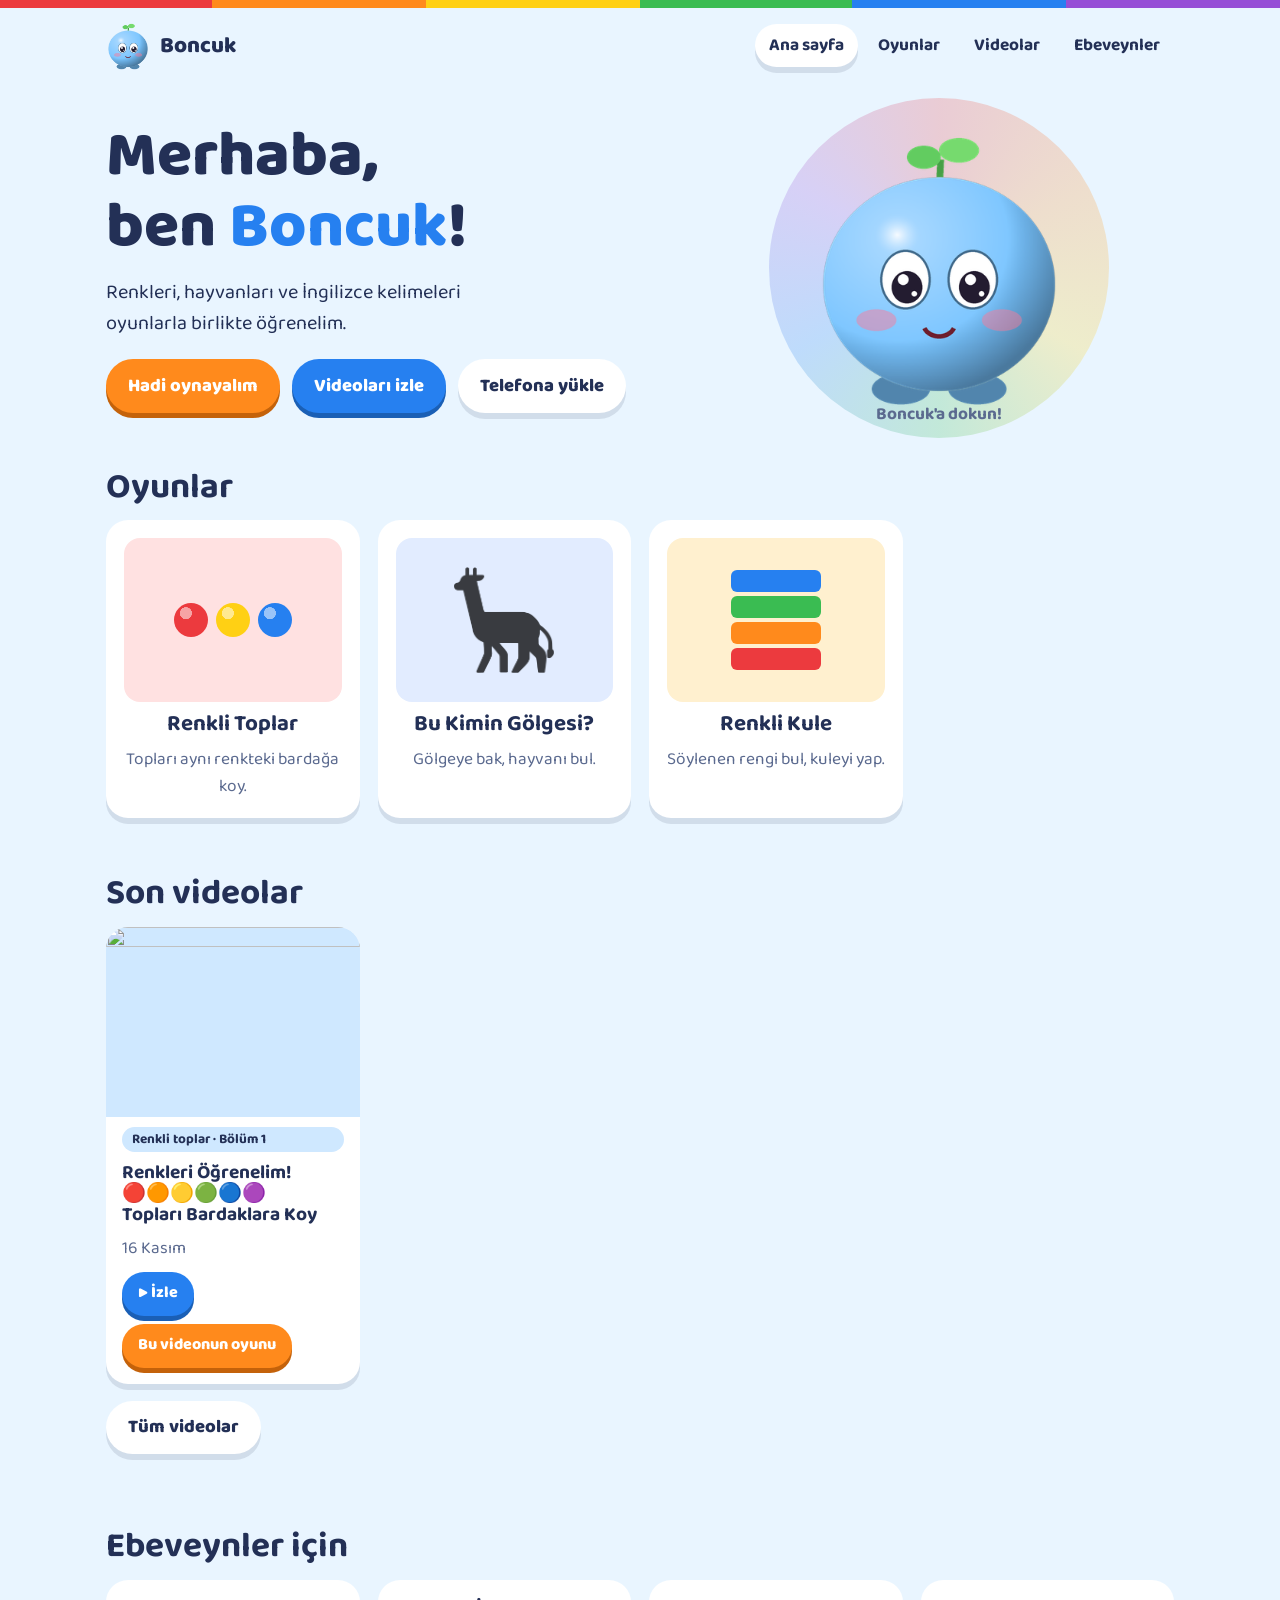
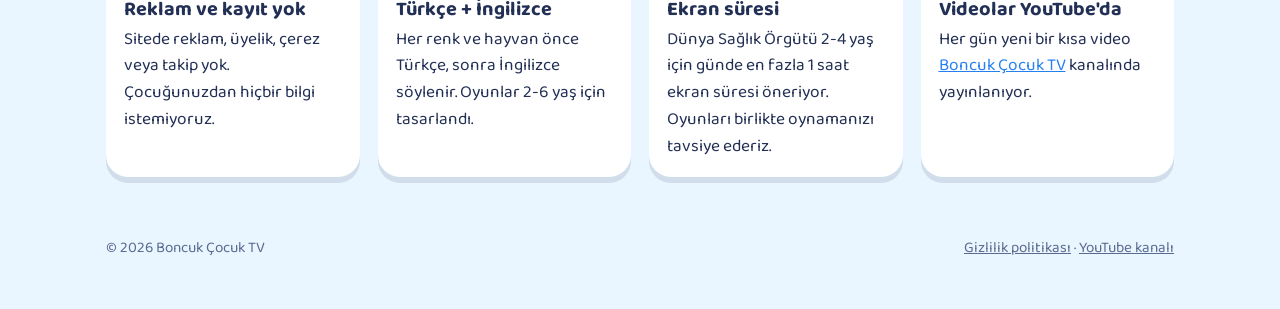
==== site/index.html @ abd8012d "Boncuk platformu: oyunlar, video motoru ve günlük bulut işi Co-Authored-By: Claude Opus 5.5 <noreply" ====
<!doctype html>
<html lang="tr">
<head>
<meta charset="utf-8">
<meta name="viewport" content="width=device-width, initial-scale=1, viewport-fit=cover">
<title>Boncuk Çocuk TV · Renk ve hayvan oyunları</title>
<meta name="description" content="Boncuk ile renkleri, hayvanları ve İngilizce kelimeleri oyunlarla öğren. 2-6 yaş için reklamsız, ücretsiz eğitici oyunlar ve videolar.">
<meta name="theme-color" content="#2680f0">
<meta property="og:title" content="Boncuk Çocuk TV">
<meta property="og:description" content="Renk ve hayvan oyunları, eğitici kısa videolar. Türkçe + İngilizce, reklamsız.">
<meta property="og:image" content="img/paylasim.png">
<meta property="og:type" content="website">
<meta name="sw" content="sw.js">
<link rel="manifest" href="manifest.webmanifest">
<link rel="icon" href="img/favicon.png">
<link rel="apple-touch-icon" href="img/apple-touch-icon.png">
<link rel="stylesheet" href="ortak.css">
<style>
  .kahraman { display: grid; grid-template-columns: 1.1fr .9fr; gap: 24px; align-items: center; padding-block: 24px 12px; }
  .kahraman h1 { font-size: clamp(2.4rem, 7vw, 4rem); font-weight: 800; }
  .kahraman h1 span { color: var(--mavi); }
  .kahraman p { font-size: 1.25rem; max-width: 34ch; margin: 14px 0 20px; }
  .kahraman .dugmeler { display: flex; gap: 12px; flex-wrap: wrap; }
  .sahne { position: relative; display: grid; place-items: center; min-height: 320px; }
  .sahne::before { content: ""; position: absolute; width: min(340px, 80vw); aspect-ratio: 1; border-radius: 50%; background: conic-gradient(var(--kirmizi), var(--turuncu), var(--sari), var(--yesil), var(--mavi), var(--mor), var(--kirmizi)); opacity: .22; }
  #boncuk-dugme { position: relative; border: 0; background: none; cursor: pointer; padding: 0; width: min(260px, 62vw); }
  #boncuk-dugme img { width: 100%; animation: zipla 2.4s ease-in-out infinite; }
  .sahne .ipucu { position: absolute; bottom: 0; font-weight: 700; color: var(--soluk); }
  #renk-adi { position: absolute; top: 4px; font-family: var(--font-baslik); font-weight: 800; font-size: 2rem; min-height: 1.2em; }
  @keyframes zipla { 0%, 100% { transform: translateY(0) scale(1, 1); } 45% { transform: translateY(-14px) scale(.98, 1.03); } 55% { transform: translateY(-14px); } }
  #kur-yardim { margin-top: 12px; font-weight: 700; }
  .oyun-kart .resim.r1 { background: #ffe1e1; } .oyun-kart .resim.r2 { background: #e2ecff; } .oyun-kart .resim.r3 { background: #fff0cf; }
  .mini-toplar { display: flex; gap: 8px; }
  .mini-toplar i { width: 34px; aspect-ratio: 1; border-radius: 50%; background: radial-gradient(circle at 35% 30%, #fff8 0 18%, transparent 19%), var(--c); }
  .mini-kule { display: flex; flex-direction: column-reverse; gap: 4px; }
  .mini-kule i { width: 90px; height: 22px; border-radius: 6px; background: var(--c); }
  .golge-resim { width: 46%; filter: brightness(0) opacity(.75); }
  .ebeveyn { display: grid; grid-template-columns: repeat(auto-fit, minmax(240px, 1fr)); gap: 18px; }
  .ebeveyn h3 { font-size: 1.25rem; margin-bottom: 6px; }
  .ebeveyn p { margin: 0; }
  @media (max-width: 720px) { .kahraman { grid-template-columns: 1fr; text-align: center; } .kahraman p { margin-inline: auto; } .kahraman .dugmeler { justify-content: center; } .sahne { order: -1; min-height: 260px; } }
</style>
</head>
<body>
<div class="serit"></div>
<header class="ust">
  <div class="kap">
    <a class="logo" href="./"><img src="img/boncuk.png" alt="">Boncuk</a>
    <nav class="menu" aria-label="Ana menü">
      <a href="./" aria-current="page">Ana sayfa</a>
      <a href="#oyunlar">Oyunlar</a>
      <a href="videolar.html">Videolar</a>
      <a href="#ebeveyn">Ebeveynler</a>
    </nav>
  </div>
</header>

<main>
  <section class="kap kahraman">
    <div>
      <h1>Merhaba, ben <span>Boncuk</span>!</h1>
      <p>Renkleri, hayvanları ve İngilizce kelimeleri oyunlarla birlikte öğrenelim.</p>
      <div class="dugmeler">
        <a class="dugme turuncu" href="#oyunlar">Hadi oynayalım</a>
        <a class="dugme" href="videolar.html">Videoları izle</a>
        <button class="dugme acik" type="button" data-kur>Telefona yükle</button>
      </div>
      <p id="kur-yardim" hidden></p>
    </div>
    <div class="sahne">
      <span id="renk-adi" aria-live="polite"></span>
      <button id="boncuk-dugme" type="button" aria-label="Boncuk'a dokun, rengi değişsin"><img id="boncuk-resim" src="img/boncuk.png" alt="Boncuk"></button>
      <span class="ipucu">Boncuk'a dokun!</span>
    </div>
  </section>

  <section class="kap bolum" id="oyunlar">
    <h2>Oyunlar</h2>
    <div class="izgara">
      <a class="kart oyun-kart" href="oyunlar/toplar.html">
        <div class="resim r1"><div class="mini-toplar"><i style="--c:var(--kirmizi)"></i><i style="--c:var(--sari)"></i><i style="--c:var(--mavi)"></i></div></div>
        <h3>Renkli Toplar</h3>
        <span class="soluk">Topları aynı renkteki bardağa koy.</span>
      </a>
      <a class="kart oyun-kart" href="oyunlar/golge.html">
        <div class="resim r2"><img class="golge-resim" src="img/hayvan/1f992.png" alt=""></div>
        <h3>Bu Kimin Gölgesi?</h3>
        <span class="soluk">Gölgeye bak, hayvanı bul.</span>
      </a>
      <a class="kart oyun-kart" href="oyunlar/kule.html">
        <div class="resim r3"><div class="mini-kule"><i style="--c:var(--kirmizi)"></i><i style="--c:var(--turuncu)"></i><i style="--c:var(--yesil)"></i><i style="--c:var(--mavi)"></i></div></div>
        <h3>Renkli Kule</h3>
        <span class="soluk">Söylenen rengi bul, kuleyi yap.</span>
      </a>
    </div>
  </section>

  <section class="kap bolum" id="son-videolar">
    <h2>Son videolar</h2>
    <div class="izgara" id="video-listesi"><p class="soluk">Videolar yükleniyor…</p></div>
    <p><a class="dugme acik" href="videolar.html">Tüm videolar</a></p>
  </section>

  <section class="kap bolum" id="ebeveyn">
    <h2>Ebeveynler için</h2>
    <div class="ebeveyn">
      <div class="kart"><h3>Reklam ve kayıt yok</h3><p>Sitede reklam, üyelik, çerez veya takip yok. Çocuğunuzdan hiçbir bilgi istemiyoruz.</p></div>
      <div class="kart"><h3>Türkçe + İngilizce</h3><p>Her renk ve hayvan önce Türkçe, sonra İngilizce söylenir. Oyunlar 2-6 yaş için tasarlandı.</p></div>
      <div class="kart"><h3>Ekran süresi</h3><p>Dünya Sağlık Örgütü 2-4 yaş için günde en fazla 1 saat ekran süresi öneriyor. Oyunları birlikte oynamanızı tavsiye ederiz.</p></div>
      <div class="kart"><h3>Videolar YouTube'da</h3><p>Her gün yeni bir kısa video <a href="https://www.youtube.com/@BoncukCocukTV" target="_blank" rel="noopener">Boncuk Çocuk TV</a> kanalında yayınlanıyor.</p></div>
    </div>
  </section>
</main>

<footer class="alt">
  <div class="kap">
    <span>© 2026 Boncuk Çocuk TV</span>
    <span><a href="gizlilik.html">Gizlilik politikası</a> · <a href="https://www.youtube.com/@BoncukCocukTV" target="_blank" rel="noopener">YouTube kanalı</a></span>
  </div>
</footer>

<script src="ortak.js"></script>
<script src="videolar.js"></script>
<script>
  videolariGoster(document.getElementById('video-listesi'), 6);
  (function () {
    const B = window.Boncuk;
    const img = document.getElementById('boncuk-resim');
    const ad = document.getElementById('renk-adi');
    let i = -1, mesgul = false;
    document.getElementById('boncuk-dugme').addEventListener('click', async () => {
      if (mesgul) return; mesgul = true;
      B.sesiAc(); B.efekt.pop();
      i = (i + 1) % B.RENKLER.length;
      const r = B.RENKLER[i];
      img.src = `img/boncuk-${r.anahtar}.png`;
      ad.textContent = `${r.ad} · ${r.ing}`; ad.style.color = r.renk;
      await B.soyle(r.ad + '!'); await B.soyle(r.ing + '!', 'en');
      mesgul = false;
    });
  })();
</script>
</body>
</html>
---- site/ortak.css ----
/* Boncuk platformu: gökyüzü mavisi zemin, gökkuşağı vurgular, yuvarlak ve dokunmaya uygun büyük öğeler */
@font-face { font-family: "Baloo 2"; src: url("fonts/Baloo2.ttf") format("truetype"); font-weight: 400 800; font-display: swap; }

:root {
  --gok: #e9f5ff;
  --gok-koyu: #cfe8ff;
  --kart: #ffffff;
  --yazi: #233056;
  --soluk: #5b6a8f;
  --cizgi: #d6e6f7;
  --mavi: #2680f0;
  --kirmizi: #ec3a3e;
  --turuncu: #ff8a1c;
  --sari: #ffd014;
  --yesil: #3abc52;
  --mor: #964ed6;
  --pembe: #ff74b2;
  --golge: 0 6px 0 rgba(35, 48, 86, .12);
  --font-baslik: "Baloo 2", "Trebuchet MS", system-ui, sans-serif;
  --font-govde: "Baloo 2", "Segoe UI", system-ui, sans-serif;
  --r: 22px;
}
@media (prefers-color-scheme: dark) {
  :root:not([data-theme="light"]) { --gok: #13203a; --gok-koyu: #1b2c4d; --kart: #1d2a46; --yazi: #eef3ff; --soluk: #a8b6d6; --cizgi: #2c3b5e; --golge: 0 6px 0 rgba(0, 0, 0, .35); color-scheme: dark; }
}
:root[data-theme="dark"] { --gok: #13203a; --gok-koyu: #1b2c4d; --kart: #1d2a46; --yazi: #eef3ff; --soluk: #a8b6d6; --cizgi: #2c3b5e; --golge: 0 6px 0 rgba(0, 0, 0, .35); color-scheme: dark; }

* { box-sizing: border-box; }
html, body { margin: 0; }
body { background: var(--gok); color: var(--yazi); font-family: var(--font-govde); font-size: 1.08rem; line-height: 1.55; -webkit-tap-highlight-color: transparent; }
img { max-width: 100%; display: block; }
a { color: var(--mavi); }
:focus-visible { outline: 3px solid var(--mavi); outline-offset: 3px; border-radius: 8px; }
h1, h2, h3 { font-family: var(--font-baslik); line-height: 1.1; margin: 0; text-wrap: balance; }

.serit { height: 8px; background: linear-gradient(90deg, var(--kirmizi) 0 16.6%, var(--turuncu) 0 33.3%, var(--sari) 0 50%, var(--yesil) 0 66.6%, var(--mavi) 0 83.3%, var(--mor) 0); }
.kap { max-width: 1100px; margin: 0 auto; padding-left: max(16px, env(safe-area-inset-left, 0px)); padding-right: max(16px, env(safe-area-inset-right, 0px)); }

/* üst menü */
.ust { padding-block: 12px; }
.ust .kap { display: flex; align-items: center; justify-content: space-between; gap: 12px; flex-wrap: wrap; }
.logo { display: flex; align-items: center; gap: 10px; text-decoration: none; color: var(--yazi); font-family: var(--font-baslik); font-weight: 800; font-size: 1.4rem; }
.logo img { width: 44px; height: auto; }
.menu { display: flex; gap: 6px; flex-wrap: wrap; }
.menu a { text-decoration: none; color: var(--yazi); font-weight: 700; padding: 8px 14px; border-radius: 999px; }
.menu a[aria-current="page"], .menu a:hover { background: var(--kart); box-shadow: var(--golge); }

/* düğmeler */
.dugme { display: inline-flex; align-items: center; justify-content: center; gap: 8px; border: 0; cursor: pointer; text-decoration: none; font-family: var(--font-baslik); font-weight: 800; font-size: 1.15rem; padding: 12px 22px; border-radius: 999px; color: #fff; background: var(--mavi); box-shadow: 0 5px 0 #1a5fb5; transition: transform .1s; min-height: 52px; }
.dugme:active { transform: translateY(3px); box-shadow: 0 2px 0 #1a5fb5; }
.dugme.turuncu { background: var(--turuncu); box-shadow: 0 5px 0 #c4620a; }
.dugme.yesil { background: var(--yesil); box-shadow: 0 5px 0 #23853a; }
.dugme.acik { background: var(--kart); color: var(--yazi); box-shadow: var(--golge); }

/* kartlar */
.kart { background: var(--kart); border-radius: var(--r); box-shadow: var(--golge); padding: 18px; min-width: 0; }
.izgara { display: grid; grid-template-columns: repeat(auto-fill, minmax(230px, 1fr)); gap: 18px; }
.bolum { padding-block: 28px; }
.bolum > h2 { font-size: clamp(1.6rem, 4.5vw, 2.2rem); margin-bottom: 14px; }
.soluk { color: var(--soluk); }

/* video kartı */
.video { display: flex; flex-direction: column; gap: 10px; padding: 0; overflow: hidden; }
.video .kapak { aspect-ratio: 4 / 3; width: 100%; object-fit: cover; background: var(--gok-koyu); }
.video .ic { padding: 0 16px 16px; display: flex; flex-direction: column; gap: 10px; }
.video h3 { font-size: 1.2rem; }
.video .eylem { display: flex; gap: 8px; flex-wrap: wrap; }
.video .eylem .dugme { font-size: 1rem; padding: 8px 16px; min-height: 44px; }
.etiket { display: inline-block; font-size: .85rem; font-weight: 700; padding: 2px 10px; border-radius: 999px; background: var(--gok-koyu); color: var(--yazi); }

/* oyun kartı */
.oyun-kart { display: flex; flex-direction: column; align-items: center; text-align: center; gap: 10px; text-decoration: none; color: var(--yazi); }
.oyun-kart .resim { width: 100%; aspect-ratio: 4 / 3; border-radius: 16px; display: grid; place-items: center; font-size: 4rem; }
.oyun-kart h3 { font-size: 1.4rem; }
.oyun-kart:hover { transform: translateY(-3px); }

.alt { padding-block: 32px 48px; color: var(--soluk); font-size: .95rem; }
.alt .kap { display: flex; flex-wrap: wrap; gap: 12px 24px; justify-content: space-between; }
.alt a { color: var(--soluk); }

@media (prefers-reduced-motion: reduce) { *, *::before, *::after { animation-duration: .01ms !important; transition-duration: .01ms !important; } }
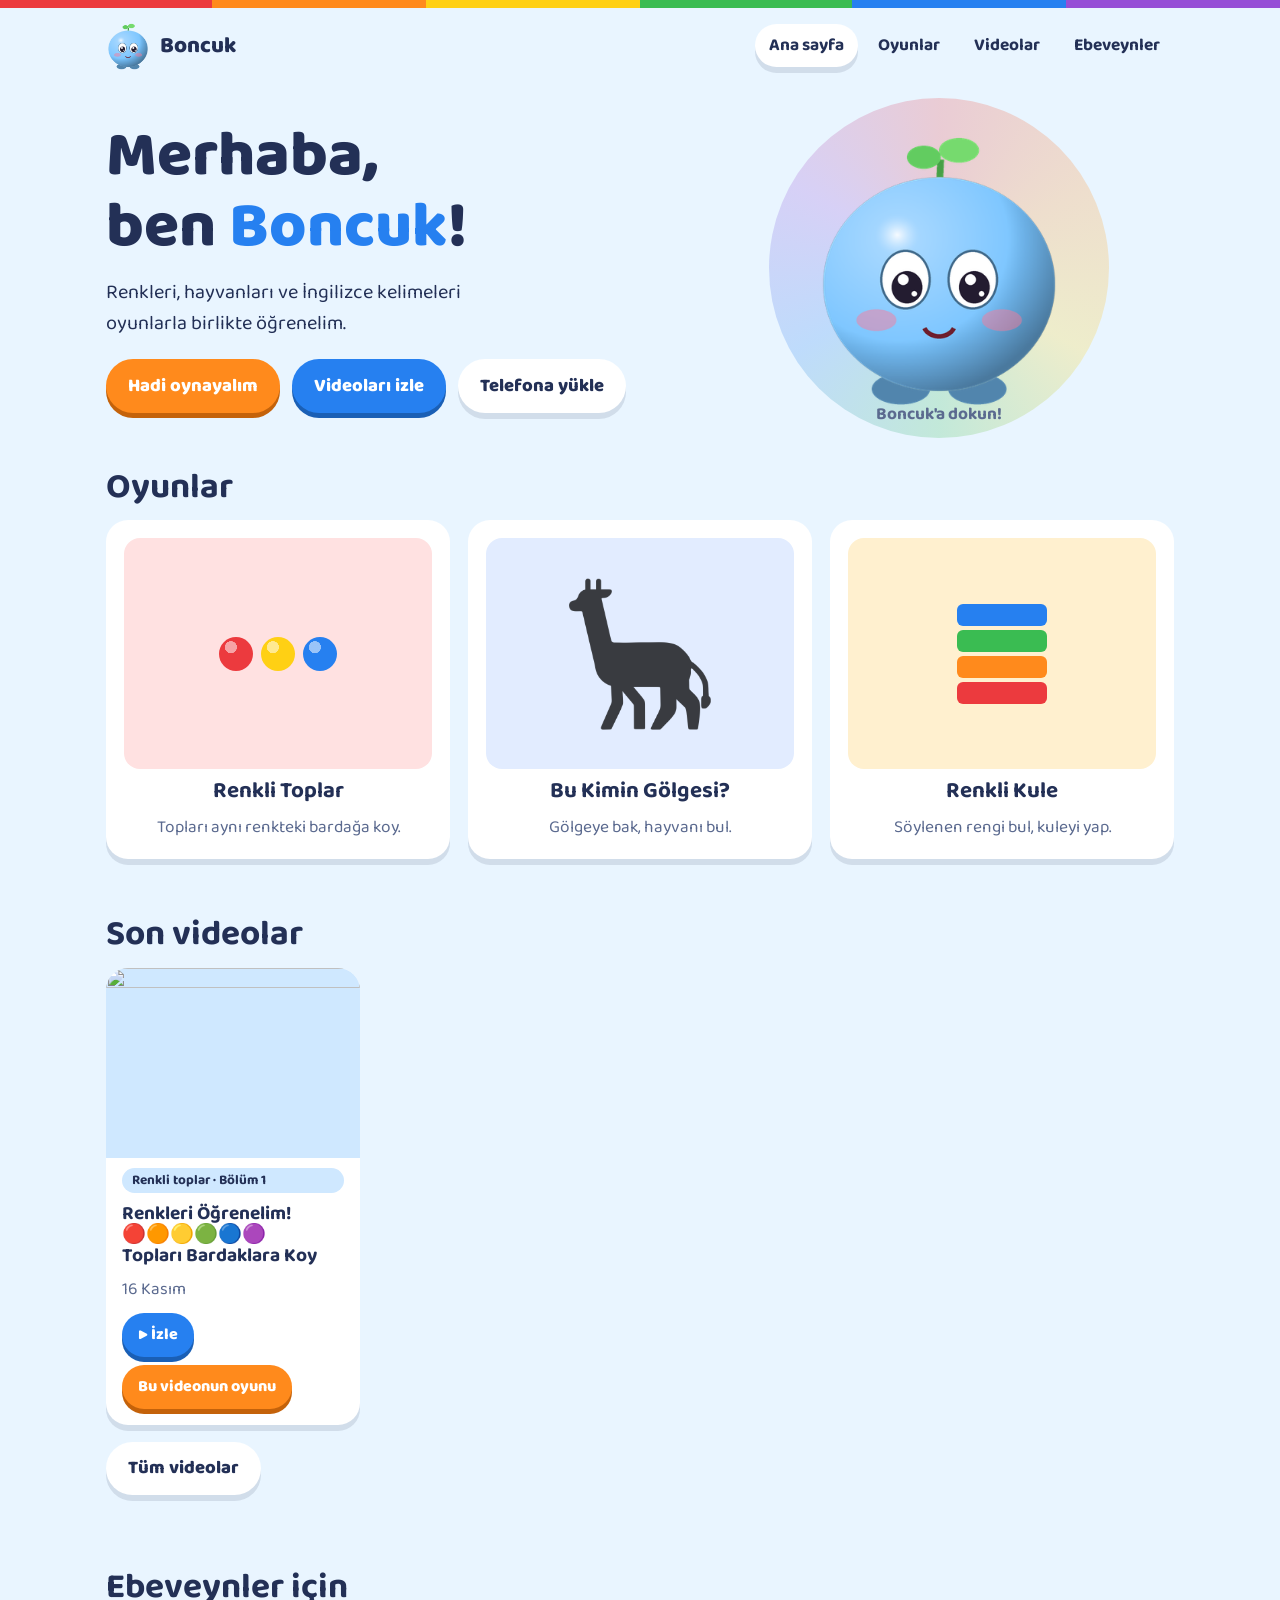
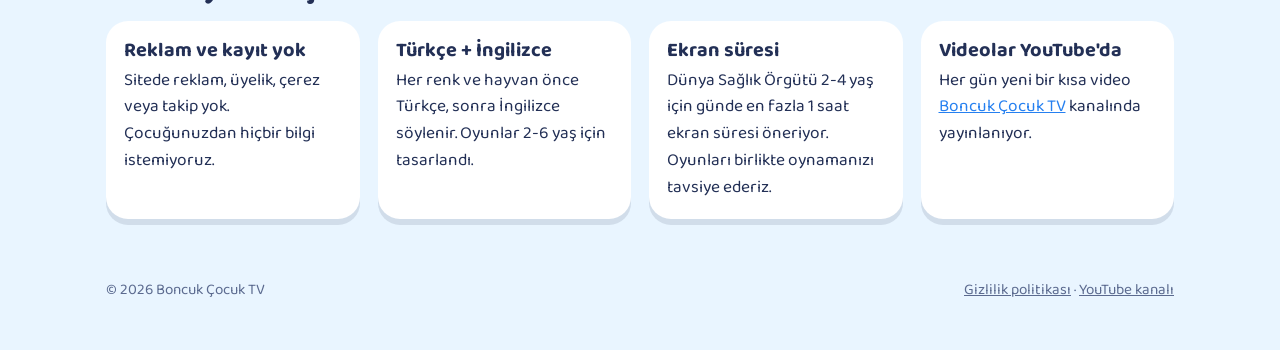
==== commit 60883ea3: "Oyun bitiş ekranının başta görünmesi düzeltildi Co-Authored-By: Claude Opus 5.5 <noreply@anthropic.c" ====
--- a/site/index.html
+++ b/site/index.html
@@ -76,7 +76,7 @@
 
   <section class="kap bolum" id="oyunlar">
     <h2>Oyunlar</h2>
-    <div class="izgara">
+    <div class="izgara uc">
       <a class="kart oyun-kart" href="oyunlar/toplar.html">
         <div class="resim r1"><div class="mini-toplar"><i style="--c:var(--kirmizi)"></i><i style="--c:var(--sari)"></i><i style="--c:var(--mavi)"></i></div></div>
         <h3>Renkli Toplar</h3>
--- a/site/ortak.css
+++ b/site/ortak.css
@@ -26,6 +26,7 @@
 :root[data-theme="dark"] { --gok: #13203a; --gok-koyu: #1b2c4d; --kart: #1d2a46; --yazi: #eef3ff; --soluk: #a8b6d6; --cizgi: #2c3b5e; --golge: 0 6px 0 rgba(0, 0, 0, .35); color-scheme: dark; }
 
 * { box-sizing: border-box; }
+[hidden] { display: none !important; }
 html, body { margin: 0; }
 body { background: var(--gok); color: var(--yazi); font-family: var(--font-govde); font-size: 1.08rem; line-height: 1.55; -webkit-tap-highlight-color: transparent; }
 img { max-width: 100%; display: block; }
@@ -55,6 +56,7 @@
 /* kartlar */
 .kart { background: var(--kart); border-radius: var(--r); box-shadow: var(--golge); padding: 18px; min-width: 0; }
 .izgara { display: grid; grid-template-columns: repeat(auto-fill, minmax(230px, 1fr)); gap: 18px; }
+.izgara.uc { grid-template-columns: repeat(auto-fit, minmax(230px, 1fr)); }
 .bolum { padding-block: 28px; }
 .bolum > h2 { font-size: clamp(1.6rem, 4.5vw, 2.2rem); margin-bottom: 14px; }
 .soluk { color: var(--soluk); }
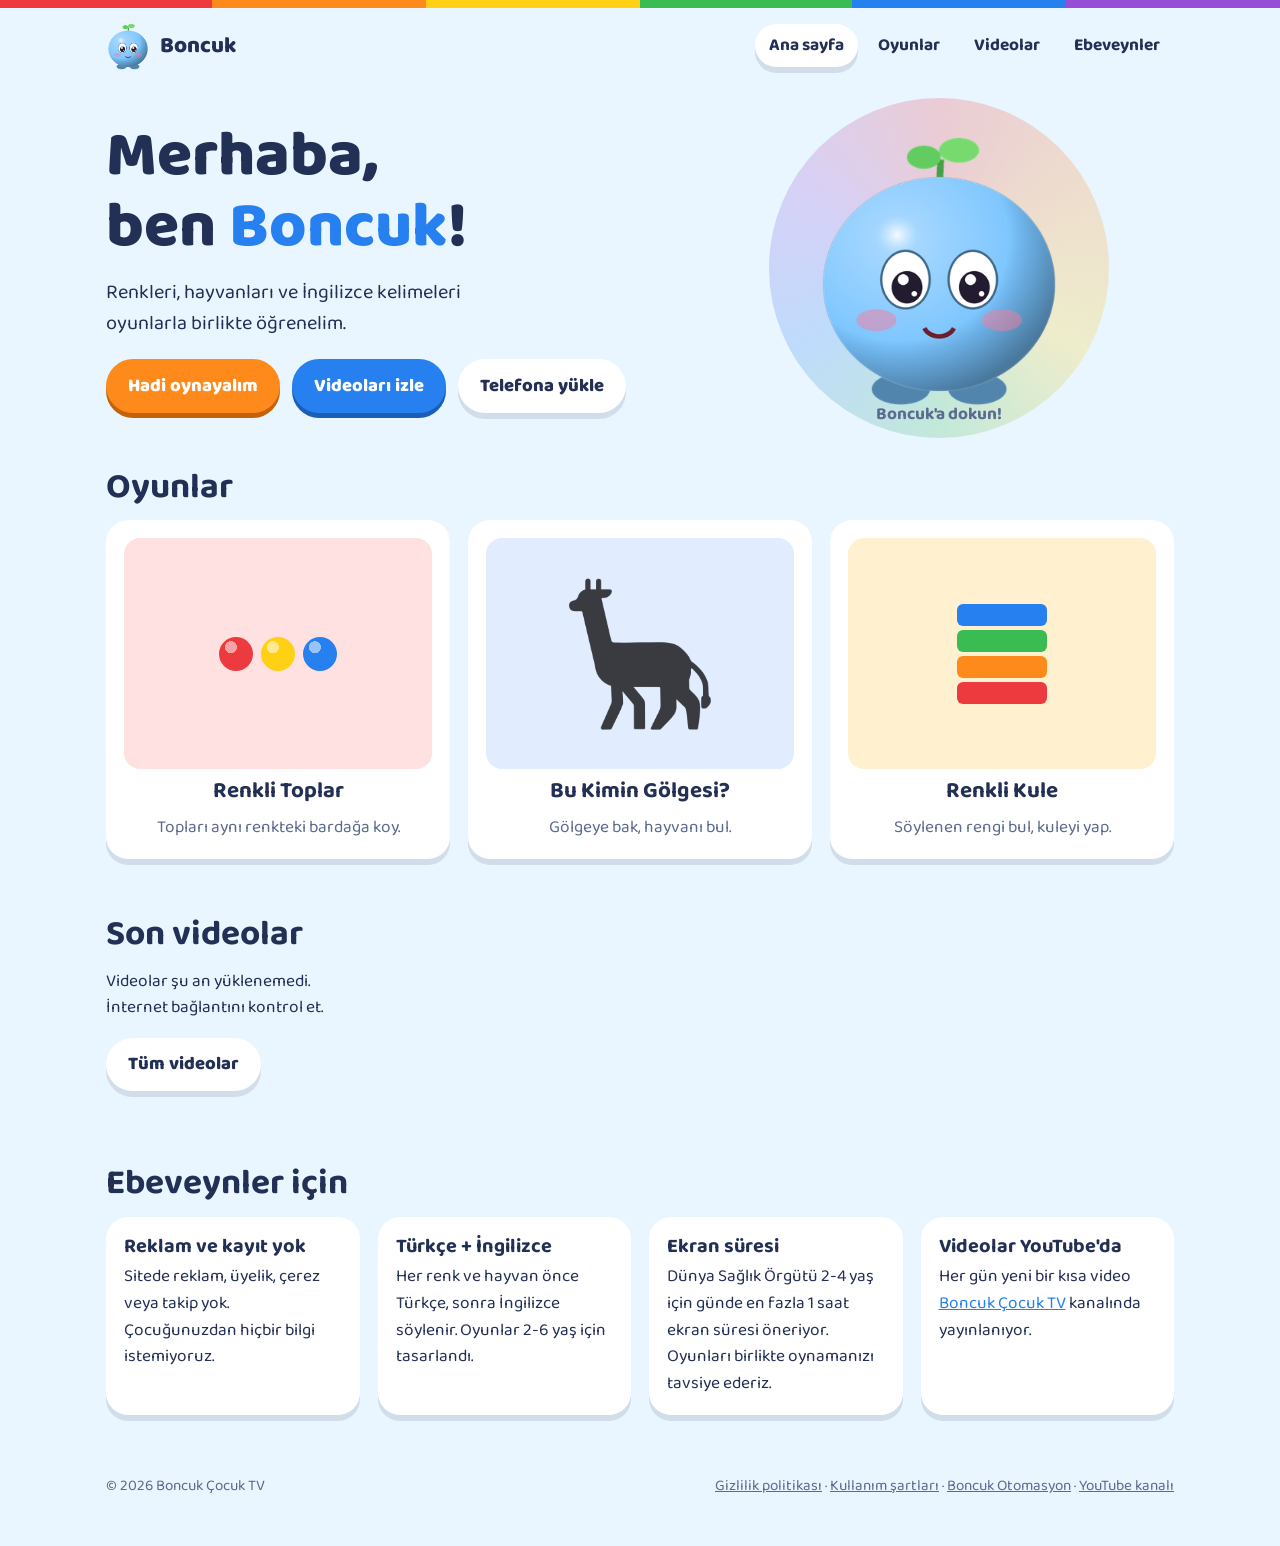
==== commit 3221f791: "YouTube API denetimine hazırlık: kullanım şartları, Boncuk Otomasyon sayfası, 30 günlük istatistik s" ====
--- a/site/index.html
+++ b/site/index.html
@@ -1,144 +1,142 @@
-<!doctype html>
-<html lang="tr">
-<head>
-<meta charset="utf-8">
-<meta name="viewport" content="width=device-width, initial-scale=1, viewport-fit=cover">
-<title>Boncuk Çocuk TV · Renk ve hayvan oyunları</title>
-<meta name="description" content="Boncuk ile renkleri, hayvanları ve İngilizce kelimeleri oyunlarla öğren. 2-6 yaş için reklamsız, ücretsiz eğitici oyunlar ve videolar.">
-<meta name="theme-color" content="#2680f0">
-<meta property="og:title" content="Boncuk Çocuk TV">
-<meta property="og:description" content="Renk ve hayvan oyunları, eğitici kısa videolar. Türkçe + İngilizce, reklamsız.">
-<meta property="og:image" content="img/paylasim.png">
-<meta property="og:type" content="website">
-<meta name="sw" content="sw.js">
-<link rel="manifest" href="manifest.webmanifest">
-<link rel="icon" href="img/favicon.png">
-<link rel="apple-touch-icon" href="img/apple-touch-icon.png">
-<link rel="stylesheet" href="ortak.css">
-<style>
-  .kahraman { display: grid; grid-template-columns: 1.1fr .9fr; gap: 24px; align-items: center; padding-block: 24px 12px; }
-  .kahraman h1 { font-size: clamp(2.4rem, 7vw, 4rem); font-weight: 800; }
-  .kahraman h1 span { color: var(--mavi); }
-  .kahraman p { font-size: 1.25rem; max-width: 34ch; margin: 14px 0 20px; }
-  .kahraman .dugmeler { display: flex; gap: 12px; flex-wrap: wrap; }
-  .sahne { position: relative; display: grid; place-items: center; min-height: 320px; }
-  .sahne::before { content: ""; position: absolute; width: min(340px, 80vw); aspect-ratio: 1; border-radius: 50%; background: conic-gradient(var(--kirmizi), var(--turuncu), var(--sari), var(--yesil), var(--mavi), var(--mor), var(--kirmizi)); opacity: .22; }
-  #boncuk-dugme { position: relative; border: 0; background: none; cursor: pointer; padding: 0; width: min(260px, 62vw); }
-  #boncuk-dugme img { width: 100%; animation: zipla 2.4s ease-in-out infinite; }
-  .sahne .ipucu { position: absolute; bottom: 0; font-weight: 700; color: var(--soluk); }
-  #renk-adi { position: absolute; top: 4px; font-family: var(--font-baslik); font-weight: 800; font-size: 2rem; min-height: 1.2em; }
-  @keyframes zipla { 0%, 100% { transform: translateY(0) scale(1, 1); } 45% { transform: translateY(-14px) scale(.98, 1.03); } 55% { transform: translateY(-14px); } }
-  #kur-yardim { margin-top: 12px; font-weight: 700; }
-  .oyun-kart .resim.r1 { background: #ffe1e1; } .oyun-kart .resim.r2 { background: #e2ecff; } .oyun-kart .resim.r3 { background: #fff0cf; }
-  .mini-toplar { display: flex; gap: 8px; }
-  .mini-toplar i { width: 34px; aspect-ratio: 1; border-radius: 50%; background: radial-gradient(circle at 35% 30%, #fff8 0 18%, transparent 19%), var(--c); }
-  .mini-kule { display: flex; flex-direction: column-reverse; gap: 4px; }
-  .mini-kule i { width: 90px; height: 22px; border-radius: 6px; background: var(--c); }
-  .golge-resim { width: 46%; filter: brightness(0) opacity(.75); }
-  .ebeveyn { display: grid; grid-template-columns: repeat(auto-fit, minmax(240px, 1fr)); gap: 18px; }
-  .ebeveyn h3 { font-size: 1.25rem; margin-bottom: 6px; }
-  .ebeveyn p { margin: 0; }
-  @media (max-width: 720px) { .kahraman { grid-template-columns: 1fr; text-align: center; } .kahraman p { margin-inline: auto; } .kahraman .dugmeler { justify-content: center; } .sahne { order: -1; min-height: 260px; } }
-</style>
-</head>
-<body>
-<div class="serit"></div>
-<header class="ust">
-  <div class="kap">
-    <a class="logo" href="./"><img src="img/boncuk.png" alt="">Boncuk</a>
-    <nav class="menu" aria-label="Ana menü">
-      <a href="./" aria-current="page">Ana sayfa</a>
-      <a href="#oyunlar">Oyunlar</a>
-      <a href="videolar.html">Videolar</a>
-      <a href="#ebeveyn">Ebeveynler</a>
-    </nav>
-  </div>
-</header>
-
-<main>
-  <section class="kap kahraman">
-    <div>
-      <h1>Merhaba, ben <span>Boncuk</span>!</h1>
-      <p>Renkleri, hayvanları ve İngilizce kelimeleri oyunlarla birlikte öğrenelim.</p>
-      <div class="dugmeler">
-        <a class="dugme turuncu" href="#oyunlar">Hadi oynayalım</a>
-        <a class="dugme" href="videolar.html">Videoları izle</a>
-        <button class="dugme acik" type="button" data-kur>Telefona yükle</button>
-      </div>
-      <p id="kur-yardim" hidden></p>
-    </div>
-    <div class="sahne">
-      <span id="renk-adi" aria-live="polite"></span>
-      <button id="boncuk-dugme" type="button" aria-label="Boncuk'a dokun, rengi değişsin"><img id="boncuk-resim" src="img/boncuk.png" alt="Boncuk"></button>
-      <span class="ipucu">Boncuk'a dokun!</span>
-    </div>
-  </section>
-
-  <section class="kap bolum" id="oyunlar">
-    <h2>Oyunlar</h2>
-    <div class="izgara uc">
-      <a class="kart oyun-kart" href="oyunlar/toplar.html">
-        <div class="resim r1"><div class="mini-toplar"><i style="--c:var(--kirmizi)"></i><i style="--c:var(--sari)"></i><i style="--c:var(--mavi)"></i></div></div>
-        <h3>Renkli Toplar</h3>
-        <span class="soluk">Topları aynı renkteki bardağa koy.</span>
-      </a>
-      <a class="kart oyun-kart" href="oyunlar/golge.html">
-        <div class="resim r2"><img class="golge-resim" src="img/hayvan/1f992.png" alt=""></div>
-        <h3>Bu Kimin Gölgesi?</h3>
-        <span class="soluk">Gölgeye bak, hayvanı bul.</span>
-      </a>
-      <a class="kart oyun-kart" href="oyunlar/kule.html">
-        <div class="resim r3"><div class="mini-kule"><i style="--c:var(--kirmizi)"></i><i style="--c:var(--turuncu)"></i><i style="--c:var(--yesil)"></i><i style="--c:var(--mavi)"></i></div></div>
-        <h3>Renkli Kule</h3>
-        <span class="soluk">Söylenen rengi bul, kuleyi yap.</span>
-      </a>
-    </div>
-  </section>
-
-  <section class="kap bolum" id="son-videolar">
-    <h2>Son videolar</h2>
-    <div class="izgara" id="video-listesi"><p class="soluk">Videolar yükleniyor…</p></div>
-    <p><a class="dugme acik" href="videolar.html">Tüm videolar</a></p>
-  </section>
-
-  <section class="kap bolum" id="ebeveyn">
-    <h2>Ebeveynler için</h2>
-    <div class="ebeveyn">
-      <div class="kart"><h3>Reklam ve kayıt yok</h3><p>Sitede reklam, üyelik, çerez veya takip yok. Çocuğunuzdan hiçbir bilgi istemiyoruz.</p></div>
-      <div class="kart"><h3>Türkçe + İngilizce</h3><p>Her renk ve hayvan önce Türkçe, sonra İngilizce söylenir. Oyunlar 2-6 yaş için tasarlandı.</p></div>
-      <div class="kart"><h3>Ekran süresi</h3><p>Dünya Sağlık Örgütü 2-4 yaş için günde en fazla 1 saat ekran süresi öneriyor. Oyunları birlikte oynamanızı tavsiye ederiz.</p></div>
-      <div class="kart"><h3>Videolar YouTube'da</h3><p>Her gün yeni bir kısa video <a href="https://www.youtube.com/@BoncukCocukTV" target="_blank" rel="noopener">Boncuk Çocuk TV</a> kanalında yayınlanıyor.</p></div>
-    </div>
-  </section>
-</main>
-
-<footer class="alt">
-  <div class="kap">
-    <span>© 2026 Boncuk Çocuk TV</span>
-    <span><a href="gizlilik.html">Gizlilik politikası</a> · <a href="https://www.youtube.com/@BoncukCocukTV" target="_blank" rel="noopener">YouTube kanalı</a></span>
-  </div>
-</footer>
-
-<script src="ortak.js"></script>
-<script src="videolar.js"></script>
-<script>
-  videolariGoster(document.getElementById('video-listesi'), 6);
-  (function () {
-    const B = window.Boncuk;
-    const img = document.getElementById('boncuk-resim');
-    const ad = document.getElementById('renk-adi');
-    let i = -1, mesgul = false;
-    document.getElementById('boncuk-dugme').addEventListener('click', async () => {
-      if (mesgul) return; mesgul = true;
-      B.sesiAc(); B.efekt.pop();
-      i = (i + 1) % B.RENKLER.length;
-      const r = B.RENKLER[i];
-      img.src = `img/boncuk-${r.anahtar}.png`;
-      ad.textContent = `${r.ad} · ${r.ing}`; ad.style.color = r.renk;
-      await B.soyle(r.ad + '!'); await B.soyle(r.ing + '!', 'en');
-      mesgul = false;
-    });
-  })();
-</script>
-</body>
-</html>
+<!doctype html>
+<html lang="tr">
+<head>
+<meta charset="utf-8">
+<meta name="viewport" content="width=device-width, initial-scale=1, viewport-fit=cover">
+<title>Boncuk Çocuk TV · Renk ve hayvan oyunları</title>
+<meta name="description" content="Boncuk ile renkleri, hayvanları ve İngilizce kelimeleri oyunlarla öğren. 2-6 yaş için reklamsız, ücretsiz eğitici oyunlar ve videolar.">
+<meta name="theme-color" content="#2680f0">
+<meta property="og:title" content="Boncuk Çocuk TV">
+<meta property="og:description" content="Renk ve hayvan oyunları, eğitici kısa videolar. Türkçe + İngilizce, reklamsız.">
+<meta property="og:image" content="img/paylasim.png">
+<meta property="og:type" content="website">
+<meta name="sw" content="sw.js">
+<link rel="manifest" href="manifest.webmanifest">
+<link rel="icon" href="img/favicon.png">
+<link rel="apple-touch-icon" href="img/apple-touch-icon.png">
+<link rel="stylesheet" href="ortak.css">
+<style>
+  .kahraman { display: grid; grid-template-columns: 1.1fr .9fr; gap: 24px; align-items: center; padding-block: 24px 12px; }
+  .kahraman h1 { font-size: clamp(2.4rem, 7vw, 4rem); font-weight: 800; }
+  .kahraman h1 span { color: var(--mavi); }
+  .kahraman p { font-size: 1.25rem; max-width: 34ch; margin: 14px 0 20px; }
+  .kahraman .dugmeler { display: flex; gap: 12px; flex-wrap: wrap; }
+  .sahne { position: relative; display: grid; place-items: center; min-height: 320px; }
+  .sahne::before { content: ""; position: absolute; width: min(340px, 80vw); aspect-ratio: 1; border-radius: 50%; background: conic-gradient(var(--kirmizi), var(--turuncu), var(--sari), var(--yesil), var(--mavi), var(--mor), var(--kirmizi)); opacity: .22; }
+  #boncuk-dugme { position: relative; border: 0; background: none; cursor: pointer; padding: 0; width: min(260px, 62vw); }
+  #boncuk-dugme img { width: 100%; animation: zipla 2.4s ease-in-out infinite; }
+  .sahne .ipucu { position: absolute; bottom: 0; font-weight: 700; color: var(--soluk); }
+  #renk-adi { position: absolute; top: 4px; font-family: var(--font-baslik); font-weight: 800; font-size: 2rem; min-height: 1.2em; }
+  @keyframes zipla { 0%, 100% { transform: translateY(0) scale(1, 1); } 45% { transform: translateY(-14px) scale(.98, 1.03); } 55% { transform: translateY(-14px); } }
+  #kur-yardim { margin-top: 12px; font-weight: 700; }
+  .oyun-kart .resim.r1 { background: #ffe1e1; } .oyun-kart .resim.r2 { background: #e2ecff; } .oyun-kart .resim.r3 { background: #fff0cf; }
+  .mini-toplar { display: flex; gap: 8px; }
+  .mini-toplar i { width: 34px; aspect-ratio: 1; border-radius: 50%; background: radial-gradient(circle at 35% 30%, #fff8 0 18%, transparent 19%), var(--c); }
+  .mini-kule { display: flex; flex-direction: column-reverse; gap: 4px; }
+  .mini-kule i { width: 90px; height: 22px; border-radius: 6px; background: var(--c); }
+  .golge-resim { width: 46%; filter: brightness(0) opacity(.75); }
+  .ebeveyn { display: grid; grid-template-columns: repeat(auto-fit, minmax(240px, 1fr)); gap: 18px; }
+  .ebeveyn h3 { font-size: 1.25rem; margin-bottom: 6px; }
+  .ebeveyn p { margin: 0; }
+  @media (max-width: 720px) { .kahraman { grid-template-columns: 1fr; text-align: center; } .kahraman p { margin-inline: auto; } .kahraman .dugmeler { justify-content: center; } .sahne { order: -1; min-height: 260px; } }
+</style>
+</head>
+<body>
+<div class="serit"></div>
+<header class="ust">
+  <div class="kap">
+    <a class="logo" href="./"><img src="img/boncuk.png" alt="">Boncuk</a>
+    <nav class="menu" aria-label="Ana menü">
+      <a href="./" aria-current="page">Ana sayfa</a>
+      <a href="#oyunlar">Oyunlar</a>
+      <a href="videolar.html">Videolar</a>
+      <a href="#ebeveyn">Ebeveynler</a>
+    </nav>
+  </div>
+</header>
+
+<main>
+  <section class="kap kahraman">
+    <div>
+      <h1>Merhaba, ben <span>Boncuk</span>!</h1>
+      <p>Renkleri, hayvanları ve İngilizce kelimeleri oyunlarla birlikte öğrenelim.</p>
+      <div class="dugmeler">
+        <a class="dugme turuncu" href="#oyunlar">Hadi oynayalım</a>
+        <a class="dugme" href="videolar.html">Videoları izle</a>
+        <button class="dugme acik" type="button" data-kur>Telefona yükle</button>
+      </div>
+      <p id="kur-yardim" hidden></p>
+    </div>
+    <div class="sahne">
+      <span id="renk-adi" aria-live="polite"></span>
+      <button id="boncuk-dugme" type="button" aria-label="Boncuk'a dokun, rengi değişsin"><img id="boncuk-resim" src="img/boncuk.png" alt="Boncuk"></button>
+      <span class="ipucu">Boncuk'a dokun!</span>
+    </div>
+  </section>
+
+  <section class="kap bolum" id="oyunlar">
+    <h2>Oyunlar</h2>
+    <div class="izgara uc">
+      <a class="kart oyun-kart" href="oyunlar/toplar.html">
+        <div class="resim r1"><div class="mini-toplar"><i style="--c:var(--kirmizi)"></i><i style="--c:var(--sari)"></i><i style="--c:var(--mavi)"></i></div></div>
+        <h3>Renkli Toplar</h3>
+        <span class="soluk">Topları aynı renkteki bardağa koy.</span>
+      </a>
+      <a class="kart oyun-kart" href="oyunlar/golge.html">
+        <div class="resim r2"><img class="golge-resim" src="img/hayvan/1f992.png" alt=""></div>
+        <h3>Bu Kimin Gölgesi?</h3>
+        <span class="soluk">Gölgeye bak, hayvanı bul.</span>
+      </a>
+      <a class="kart oyun-kart" href="oyunlar/kule.html">
+        <div class="resim r3"><div class="mini-kule"><i style="--c:var(--kirmizi)"></i><i style="--c:var(--turuncu)"></i><i style="--c:var(--yesil)"></i><i style="--c:var(--mavi)"></i></div></div>
+        <h3>Renkli Kule</h3>
+        <span class="soluk">Söylenen rengi bul, kuleyi yap.</span>
+      </a>
+    </div>
+  </section>
+
+  <section class="kap bolum" id="son-videolar">
+    <h2>Son videolar</h2>
+    <div class="izgara" id="video-listesi"><p class="soluk">Videolar yükleniyor…</p></div>
+    <p><a class="dugme acik" href="videolar.html">Tüm videolar</a></p>
+  </section>
+
+  <section class="kap bolum" id="ebeveyn">
+    <h2>Ebeveynler için</h2>
+    <div class="ebeveyn">
+      <div class="kart"><h3>Reklam ve kayıt yok</h3><p>Sitede reklam, üyelik, çerez veya takip yok. Çocuğunuzdan hiçbir bilgi istemiyoruz.</p></div>
+      <div class="kart"><h3>Türkçe + İngilizce</h3><p>Her renk ve hayvan önce Türkçe, sonra İngilizce söylenir. Oyunlar 2-6 yaş için tasarlandı.</p></div>
+      <div class="kart"><h3>Ekran süresi</h3><p>Dünya Sağlık Örgütü 2-4 yaş için günde en fazla 1 saat ekran süresi öneriyor. Oyunları birlikte oynamanızı tavsiye ederiz.</p></div>
+      <div class="kart"><h3>Videolar YouTube'da</h3><p>Her gün yeni bir kısa video <a href="https://www.youtube.com/@BoncukCocukTV" target="_blank" rel="noopener">Boncuk Çocuk TV</a> kanalında yayınlanıyor.</p></div>
+    </div>
+  </section>
+</main>
+
+<footer class="alt">
+  <div class="kap">
+    <span>© 2026 Boncuk Çocuk TV</span>
+    <span><a href="gizlilik.html">Gizlilik politikası</a> · <a href="kullanim-sartlari.html">Kullanım şartları</a> · <a href="otomasyon.html">Boncuk Otomasyon</a> · <a href="https://www.youtube.com/@BoncukCocukTV" target="_blank" rel="noopener">YouTube kanalı</a></span>
+  </div>
+</footer>
+
+<script src="ortak.js"></script>
+<script src="videolar.js"></script>
+<script>
+  videolariGoster(document.getElementById('video-listesi'), 6);
+  (function () {
+    const B = window.Boncuk;
+    const img = document.getElementById('boncuk-resim');
+    const ad = document.getElementById('renk-adi');
+    let i = -1;
+    document.getElementById('boncuk-dugme').addEventListener('click', async () => {
+      B.sustur(); B.sesiAc(); B.efekt.pop();  // her dokunuşta hemen yeni renge geç
+      i = (i + 1) % B.RENKLER.length;
+      const r = B.RENKLER[i];
+      img.src = `img/boncuk-${r.anahtar}.png`;
+      ad.textContent = `${r.ad} · ${r.ing}`; ad.style.color = r.renk;
+      if (await B.soyle(r.ad + '!')) B.soyle(r.ing + '!', 'en');
+    });
+  })();
+</script>
+</body>
+</html>
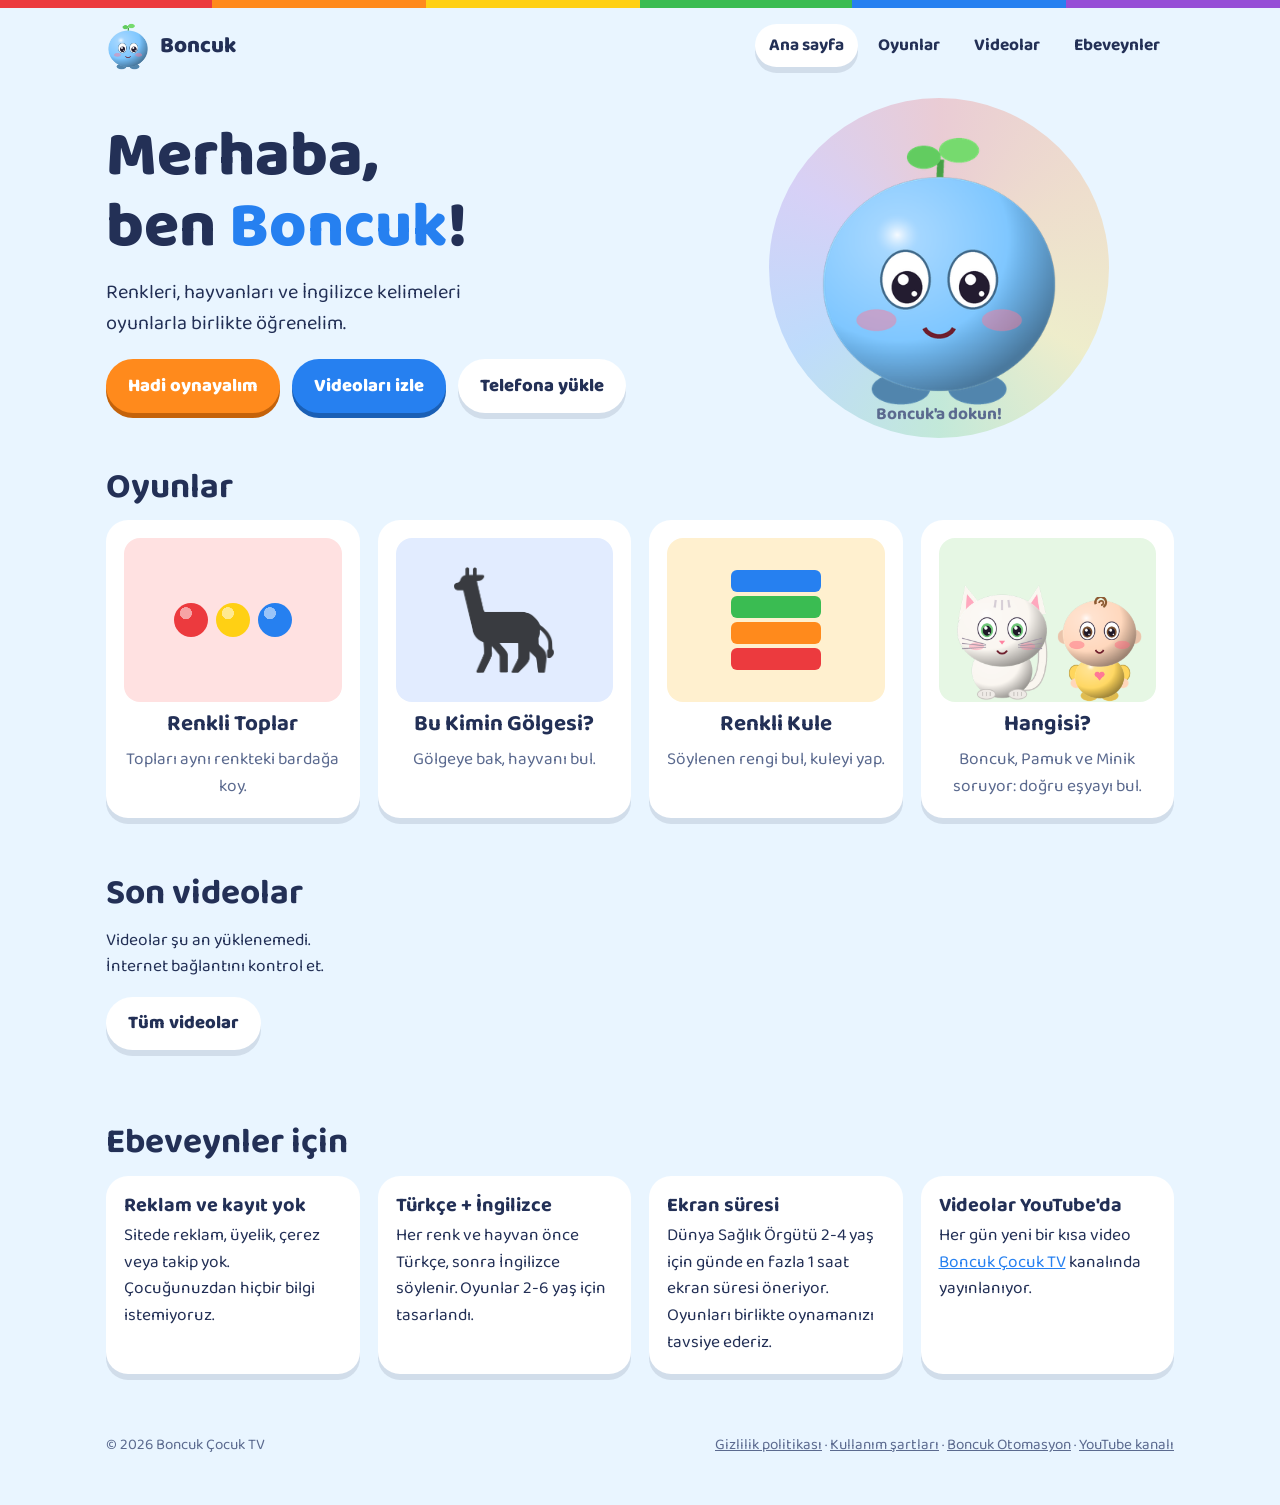
==== commit 48c02510: "Boncuk ve Arkadaşları günlük üretime eklendi + Hangisi? oyunu - 30 hikâye (paylaşmak, diş fırçalama," ====
--- a/site/index.html
+++ b/site/index.html
@@ -29,7 +29,7 @@
   #renk-adi { position: absolute; top: 4px; font-family: var(--font-baslik); font-weight: 800; font-size: 2rem; min-height: 1.2em; }
   @keyframes zipla { 0%, 100% { transform: translateY(0) scale(1, 1); } 45% { transform: translateY(-14px) scale(.98, 1.03); } 55% { transform: translateY(-14px); } }
   #kur-yardim { margin-top: 12px; font-weight: 700; }
-  .oyun-kart .resim.r1 { background: #ffe1e1; } .oyun-kart .resim.r2 { background: #e2ecff; } .oyun-kart .resim.r3 { background: #fff0cf; }
+  .oyun-kart .resim.r1 { background: #ffe1e1; } .oyun-kart .resim.r2 { background: #e2ecff; } .oyun-kart .resim.r3 { background: #fff0cf; } .oyun-kart .resim.r4 { background: #e6f7e4; display: flex; align-items: flex-end; justify-content: center; gap: 4px; }
   .mini-toplar { display: flex; gap: 8px; }
   .mini-toplar i { width: 34px; aspect-ratio: 1; border-radius: 50%; background: radial-gradient(circle at 35% 30%, #fff8 0 18%, transparent 19%), var(--c); }
   .mini-kule { display: flex; flex-direction: column-reverse; gap: 4px; }
@@ -92,6 +92,11 @@
         <h3>Renkli Kule</h3>
         <span class="soluk">Söylenen rengi bul, kuleyi yap.</span>
       </a>
+      <a class="kart oyun-kart" href="oyunlar/kelime.html">
+        <div class="resim r4"><img src="img/pamuk.png" alt="" style="width:46%"><img src="img/minik.png" alt="" style="width:40%"></div>
+        <h3>Hangisi?</h3>
+        <span class="soluk">Boncuk, Pamuk ve Minik soruyor: doğru eşyayı bul.</span>
+      </a>
     </div>
   </section>
 
